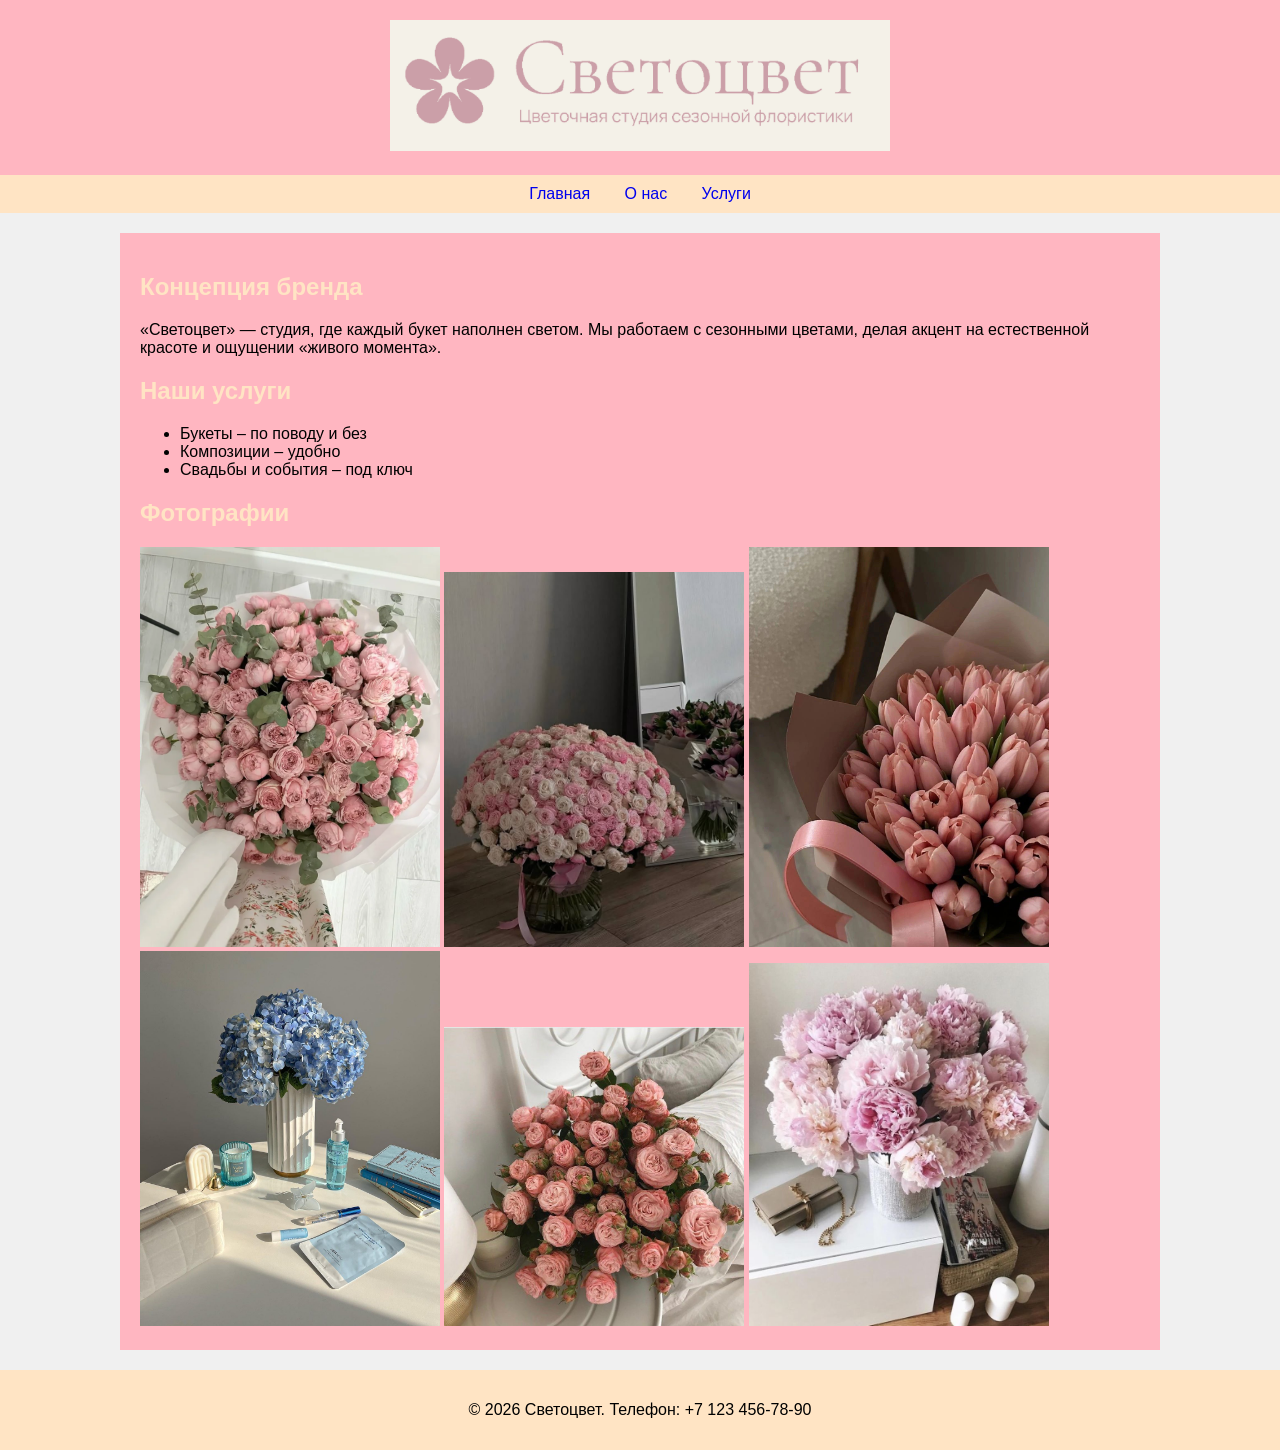
==== index.html @ cf51329c "Add files via upload" ====
<!DOCTYPE html>
<html>
<head>
    <meta charset="utf-8">
    <title>Светоцвет</title>
    <link rel="stylesheet" href="style.css">
</head>
<body>
</nav>
<header>
    <img src="logo.png" alt="Логотип" width="500">
</header>

<nav>
    <a href="index.html">Главная</a>
    <a href="about.html">О нас</a>
    <a href="services.html">Услуги</a>
</nav>

<main>
    <h2>Концепция бренда</h2>
    <p>«Светоцвет» — студия, где каждый букет наполнен светом. 
Мы работаем с сезонными цветами, делая акцент на естественной красоте 
и ощущении «живого момента».
</p>

    <h2>Наши услуги</h2>
    <ul>
        <li>Букеты – по поводу и без</li>
        <li>Композиции – удобно</li>
        <li>Свадьбы и события – под ключ</li>
    </ul>

    <h2>Фотографии</h2>
    <img src="test.webp" width="300">
    <img src="test2.jpg" width="300">
    <img src="test4.jpg" width="300">
    <img src="test5.jpg" width="300">
    <img src="test3.jpg" width="300">
    <img src="test6.jpg" width="300">
</main>

<footer>
    <p>© 2026 Светоцвет. Телефон: +7 123 456-78-90</p>
</footer>

</body>
</html>
---- style.css ----
body {
    font-family:Verdana, sans-serif;
    background: #f0f0f0;
    margin: 0;
    padding: 0;
}

header {
    background: #ffb6c1;
    color: white;
    text-align: center;
    padding: 20px;
}

nav {
    background: #ffe4c4;
    text-align: center;
    padding: 10px;
}
nav a {
    color: db7093;
    margin: 0 15px;
    text-decoration: none;
}

main {
    background: #ffb6c1;
    max-width: 1000px;
    margin: 20px auto;
    padding: 20px;
}

h2 {
    color: #ffe4c4;
}

footer {
    background: #ffe4c4;
    color: db7093;
    text-align: center;
    padding: 15px;
}

/* Изначально все основные блоки прозрачны и сдвинуты */
header, section, footer {
    opacity: 0;
    transform: translateY(20px);
    animation: fadeInUp 0.8s ease forwards;
}

/* Задержки для появления по очереди */
header { animation-delay: 0.1s; }
section:nth-of-type(1) { animation-delay: 0.3s; }
section:nth-of-type(2) { animation-delay: 0.5s; }
footer { animation-delay: 0.7s; }

/* Сама анимация */
@keyframes fadeInUp {
    to {
        opacity: 1;
        transform: translateY(0);
    }
}
img {
    transition: transform 0.3s ease, box-shadow 0.3s ease;
}

img:hover {
    transform: scale(1.03);
    box-shadow: 0 10px 20px rgba(0,0,0,0.2);
}
.button, a {
    transition: background-color 0.3s, transform 0.2s;
}

.button:hover, a:hover {
    background-color: #ffaa00;  /* ваш цвет */
    transform: translateY(-3px);
}
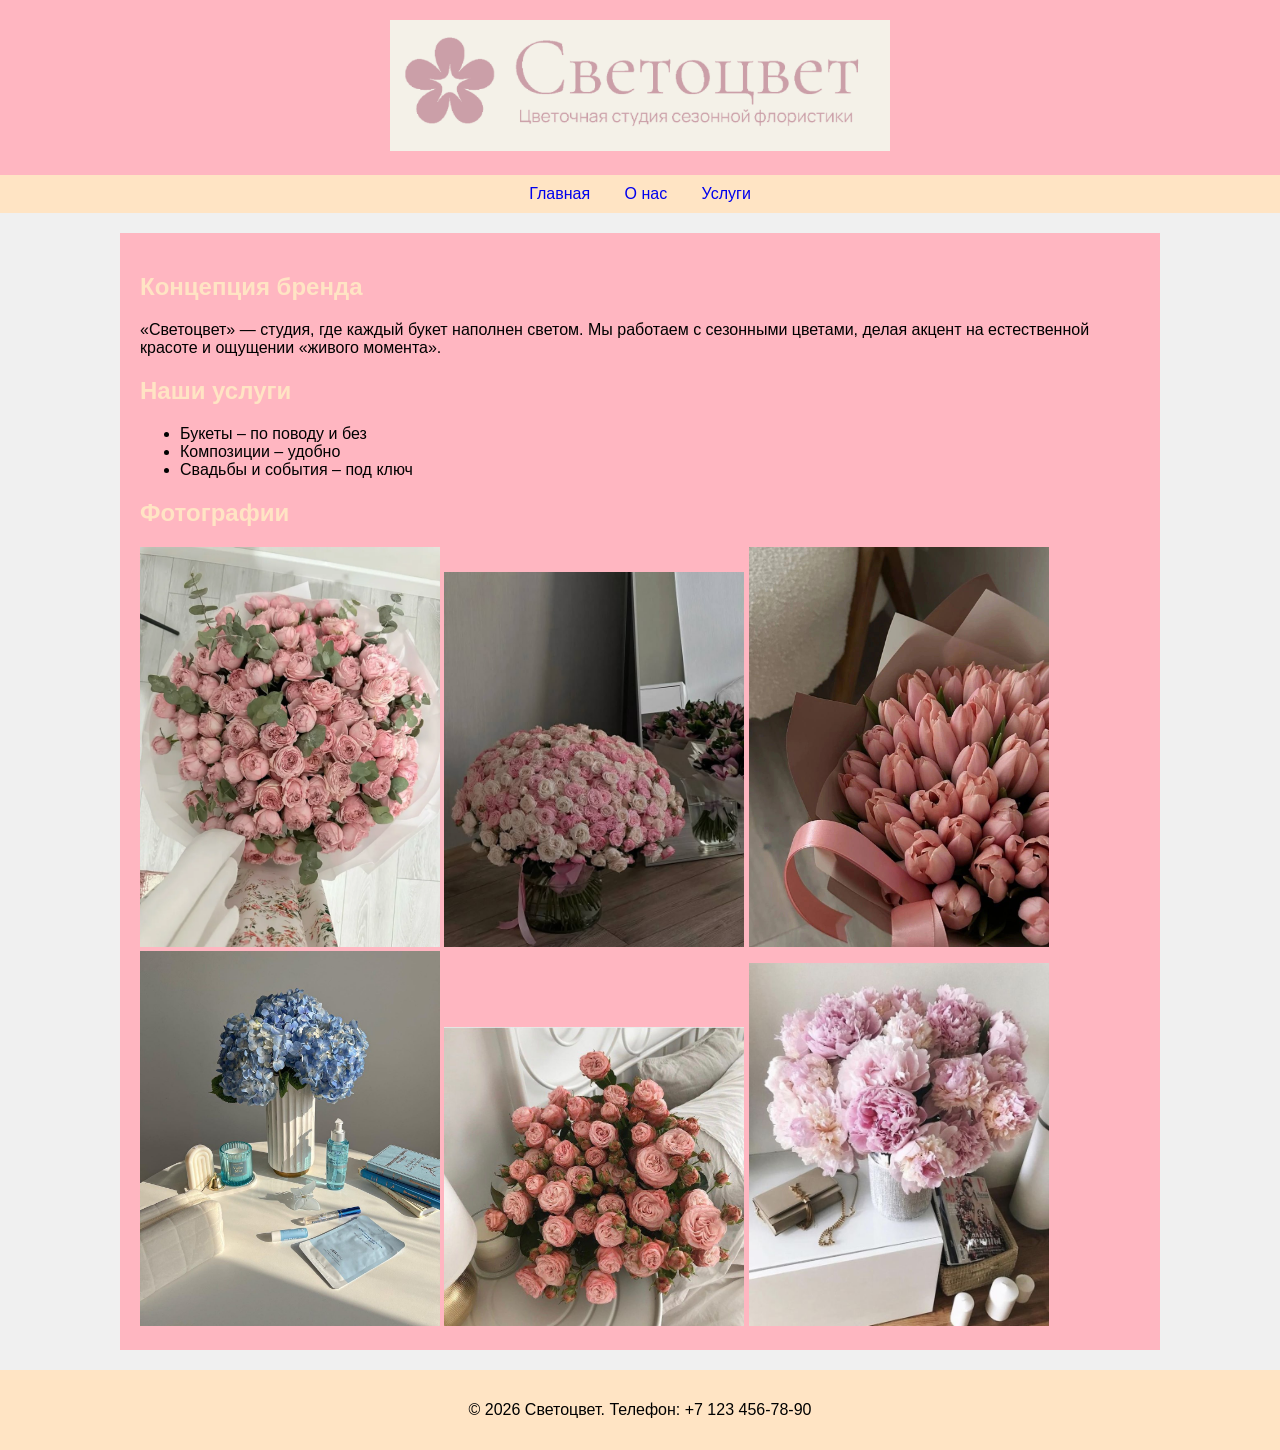
==== commit c11bf9e5: "Add files via upload" ====
--- a/index.html
+++ b/index.html
@@ -2,6 +2,7 @@
 <html>
 <head>
     <meta charset="utf-8">
+    <meta name="viewport" content="width=device-width, initial-scale=1.0">
     <title>Светоцвет</title>
     <link rel="stylesheet" href="style.css">
 </head>
--- a/style.css
+++ b/style.css
@@ -76,4 +76,39 @@
 .button:hover, a:hover {
     background-color: #ffaa00;  /* ваш цвет */
     transform: translateY(-3px);
+}
+/* Адаптация для телефонов (экран уже 768 пикселей) */
+@media (max-width: 768px) {
+    body {
+        font-size: 16px; /* Чуть крупнее текст для удобства */
+    }
+    
+    header {
+        padding: 15px;
+    }
+    
+    header img {
+        width: 120px; /* Логотип поменьше на телефоне */
+    }
+    
+    nav a {
+        display: block; /* Каждая ссылка с новой строки */
+        margin: 5px 0;
+        padding: 8px;
+        background: #444;
+    }
+    
+    main {
+        margin: 10px;
+        padding: 15px;
+    }
+    
+    img {
+        max-width: 100%; /* Все картинки не вылезают за экран */
+        height: auto;
+    }
+    
+    footer {
+        font-size: 12px;
+    }
 }
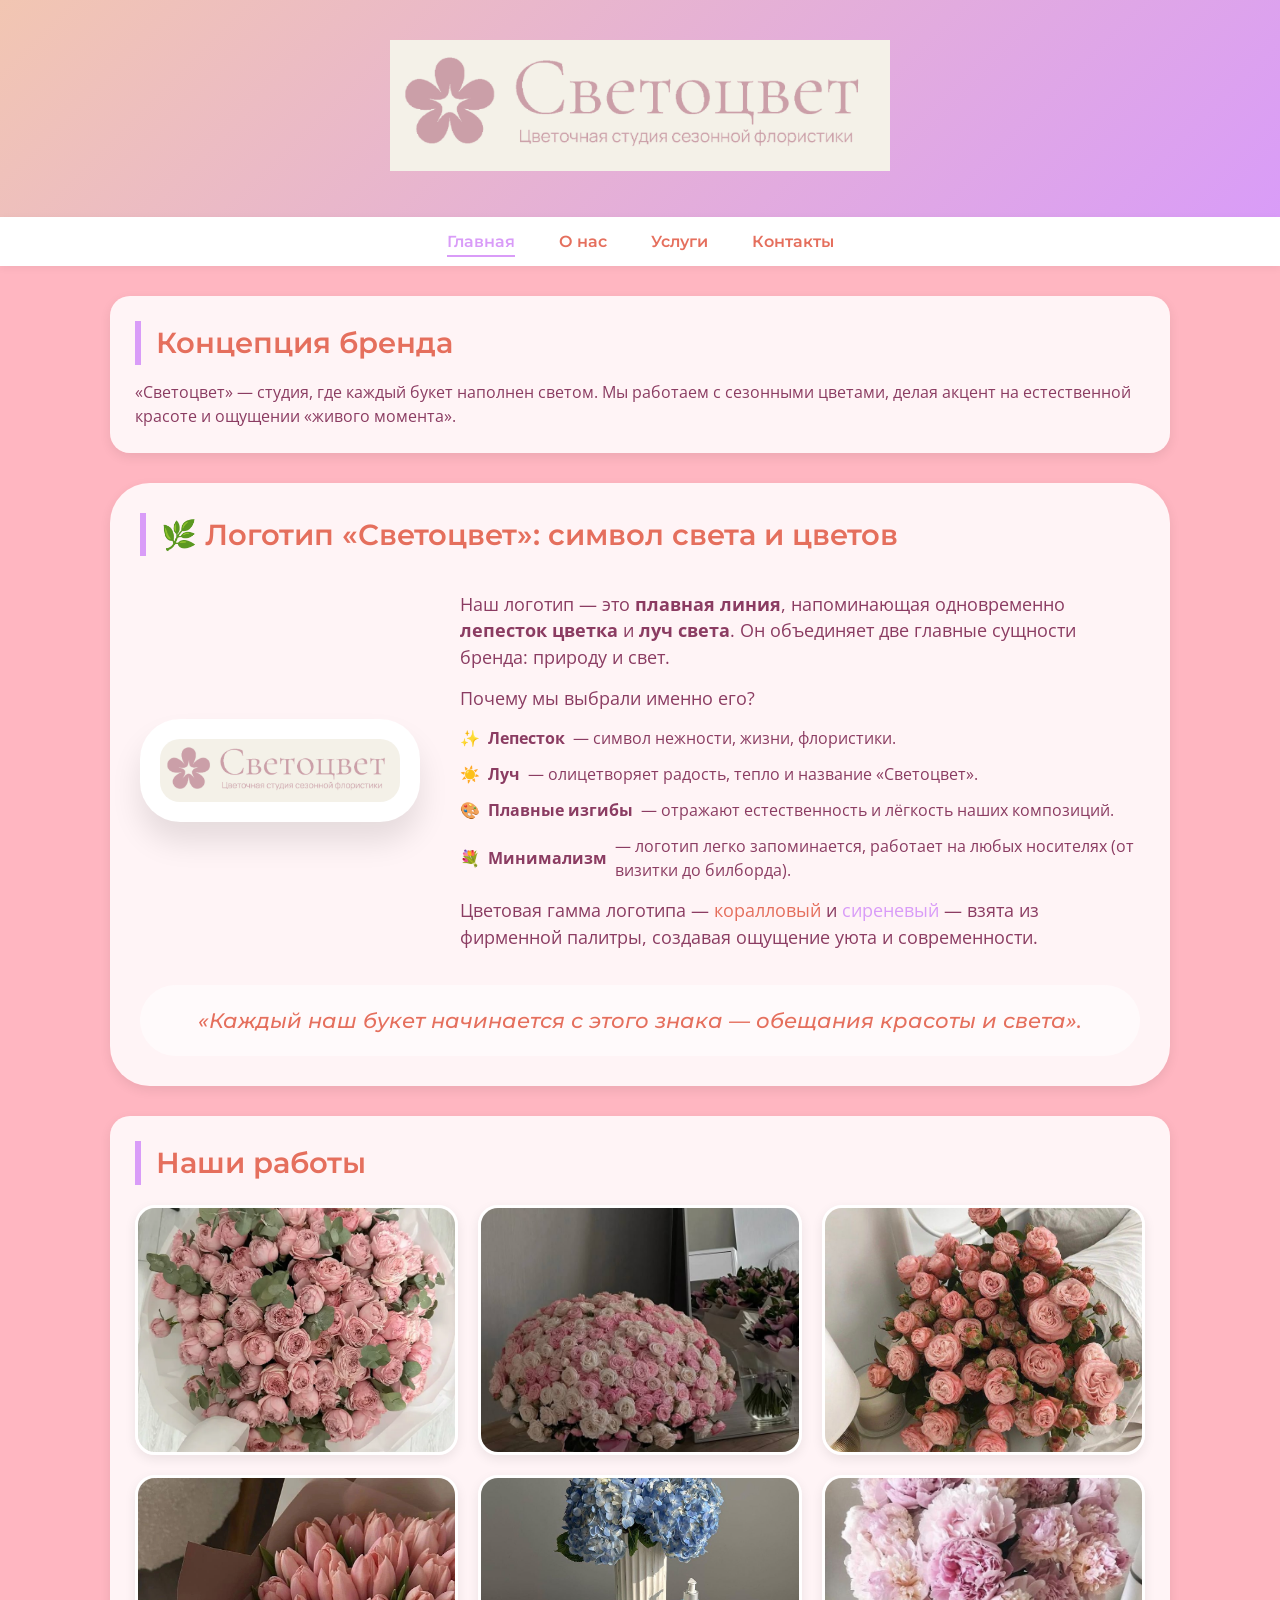
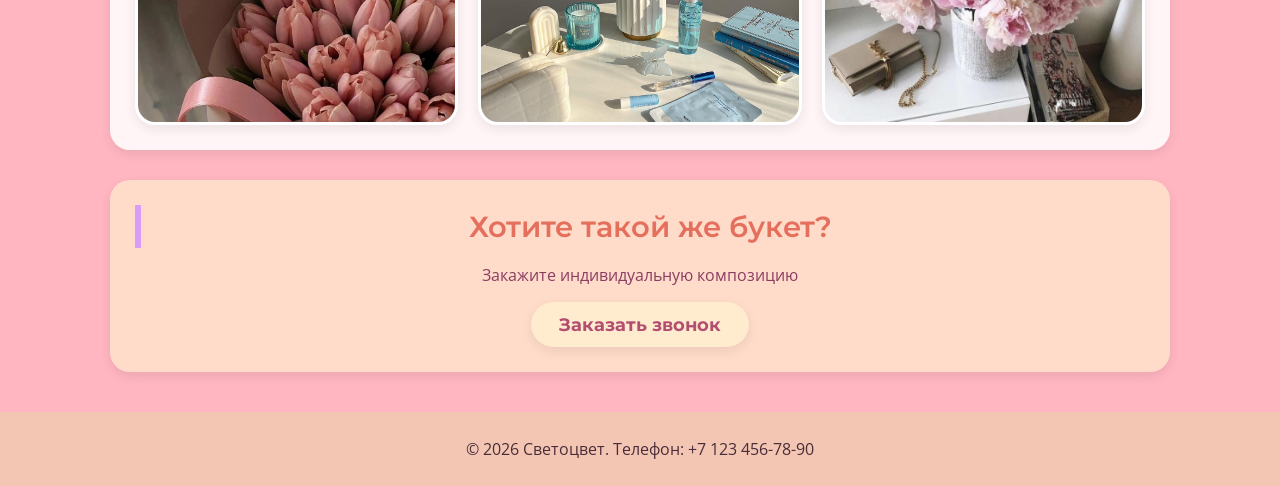
==== commit 05c0580c: "Add files via upload" ====
--- a/index.html
+++ b/index.html
@@ -1,49 +1,76 @@
 <!DOCTYPE html>
-<html>
+<html lang="ru">
 <head>
     <meta charset="utf-8">
     <meta name="viewport" content="width=device-width, initial-scale=1.0">
-    <title>Светоцвет</title>
+    <title>Светоцвет – Студия цветов</title>
+    <link href="https://fonts.googleapis.com/css2?family=Montserrat:wght@400;600;700&family=Open+Sans&display=swap" rel="stylesheet">
     <link rel="stylesheet" href="style.css">
 </head>
 <body>
-</nav>
+
 <header>
-    <img src="logo.png" alt="Логотип" width="500">
+    <img src="logo.png" alt="Логотип Светоцвет" width="500">
 </header>
 
 <nav>
     <a href="index.html">Главная</a>
     <a href="about.html">О нас</a>
     <a href="services.html">Услуги</a>
+    <a href="contacts.html">Контакты</a>
 </nav>
 
 <main>
-    <h2>Концепция бренда</h2>
-    <p>«Светоцвет» — студия, где каждый букет наполнен светом. 
-Мы работаем с сезонными цветами, делая акцент на естественной красоте 
-и ощущении «живого момента».
-</p>
+    <section>
+        <h2>Концепция бренда</h2>
+        <p>«Светоцвет» — студия, где каждый букет наполнен светом. Мы работаем с сезонными цветами, делая акцент на естественной красоте и ощущении «живого момента».</p>
+    </section>
 
-    <h2>Наши услуги</h2>
-    <ul>
-        <li>Букеты – по поводу и без</li>
-        <li>Композиции – удобно</li>
-        <li>Свадьбы и события – под ключ</li>
-    </ul>
+    <!-- НОВЫЙ БЛОК: АЙДЕНТИКА ЛОГОТИПА -->
+    <section class="logo-identity">
+        <h2>🌿 Логотип «Светоцвет»: символ света и цветов</h2>
+        <div class="logo-showcase">
+            <img src="logo.png" alt="Логотип Светоцвет крупно" class="logo-big">
+            <div class="logo-description">
+                <p>Наш логотип — это <strong>плавная линия</strong>, напоминающая одновременно <strong>лепесток цветка</strong> и <strong>луч света</strong>. Он объединяет две главные сущности бренда: природу и свет.</p>
+                <p>Почему мы выбрали именно его?</p>
+                <ul>
+                    <li>✨ <strong>Лепесток</strong> — символ нежности, жизни, флористики.</li>
+                    <li>☀️ <strong>Луч</strong> — олицетворяет радость, тепло и название «Светоцвет».</li>
+                    <li>🎨 <strong>Плавные изгибы</strong> — отражают естественность и лёгкость наших композиций.</li>
+                    <li>💐 <strong>Минимализм</strong> — логотип легко запоминается, работает на любых носителях (от визитки до билборда).</li>
+                </ul>
+                <p>Цветовая гамма логотипа — <span style="color: #e56f5d;">коралловый</span> и <span style="color: #d99cf8;">сиреневый</span> — взята из фирменной палитры, создавая ощущение уюта и современности.</p>
+            </div>
+        </div>
+        <div class="logo-quote">
+            «Каждый наш букет начинается с этого знака — обещания красоты и света».
+        </div>
+    </section>
 
-    <h2>Фотографии</h2>
-    <img src="test.webp" width="300">
-    <img src="test2.jpg" width="300">
-    <img src="test4.jpg" width="300">
-    <img src="test5.jpg" width="300">
-    <img src="test3.jpg" width="300">
-    <img src="test6.jpg" width="300">
+    <section>
+        <h2>Наши работы</h2>
+        <div class="gallery">
+            <img src="test.webp" alt="Букет 1">
+            <img src="test2.jpg" alt="Букет 2">
+            <img src="test3.jpg" alt="Букет 3">
+            <img src="test4.jpg" alt="Букет 4">
+            <img src="test5.jpg" alt="Букет 5">
+            <img src="test6.jpg" alt="Букет 6">
+        </div>
+    </section>
+
+    <section class="cta">
+        <h2>Хотите такой же букет?</h2>
+        <p>Закажите индивидуальную композицию</p>
+        <button class="btn">Заказать звонок</button>
+    </section>
 </main>
 
 <footer>
     <p>© 2026 Светоцвет. Телефон: +7 123 456-78-90</p>
 </footer>
 
+<script src="script.js"></script>
 </body>
 </html>
--- a/style.css
+++ b/style.css
@@ -1,114 +1,891 @@
-body {
-    font-family:Verdana, sans-serif;
-    background: #f0f0f0;
+/* ===== АЙДЕНТИКА «СВЕТОЦВЕТ» (по вашим цветам) ===== */
+:root {
+    --primary: #f2c6b2;      /* персиковый */
+    --secondary: #d99cf8;    /* сиреневый */
+    --accent: #e56f5d;       /* коралловый */
+    --bg: #ffb6c1;           /* нежно-розовый фон */
+    --text: #8b3c62;         /* тёмно-розовый для читаемости (ваш #ff69b4 слишком ярок) */
+    --btn-bg: #ffebcd;       /* кнопки */
+    --shadow: 0 4px 12px rgba(0,0,0,0.08);
+    --radius: 20px;
+}
+
+* {
     margin: 0;
     padding: 0;
-}
-
+    box-sizing: border-box;
+}
+
+body {
+    font-family: 'Open Sans', sans-serif;
+    background-color: var(--bg);
+    color: var(--text);
+    line-height: 1.5;
+}
+
+h1, h2, h3, .btn, nav a {
+    font-family: 'Montserrat', sans-serif;
+    font-weight: 600;
+}
+
+/* ===== ШАПКА ===== */
 header {
-    background: #ffb6c1;
+    background: linear-gradient(135deg, var(--primary), var(--secondary));
+    color: #4a2c3a;
+    text-align: center;
+    padding: 40px 20px;
+    box-shadow: var(--shadow);
+}
+
+header img {
+   header img {
+    border-radius: 0;        /* убираем скругление, логотип прямоугольный */
+    border: 4px solid white;
+    box-shadow: var(--shadow);
+    width: 350px;            /* делаем шире (было 150px) */
+    transition: transform 0.3s;
+}
+}
+header img:hover {
+    transform: scale(1.05);
+}
+
+header h1 {
+    font-size: 2.5rem;
+    margin: 15px 0 5px;
+}
+
+header p {
+    font-size: 1.2rem;
+    opacity: 0.9;
+}
+
+/* ===== НАВИГАЦИЯ ===== */
+nav {
+    background: white;
+    text-align: center;
+    padding: 12px;
+    box-shadow: 0 2px 8px rgba(0,0,0,0.05);
+    position: sticky;
+    top: 0;
+    z-index: 100;
+}
+
+nav a {
+    color: var(--accent);
+    text-decoration: none;
+    margin: 0 20px;
+    transition: 0.2s;
+    border-bottom: 2px solid transparent;
+    padding-bottom: 4px;
+}
+
+nav a:hover {
+    color: var(--secondary);
+    border-bottom-color: var(--secondary);
+}
+
+/* ===== ОСНОВНОЙ КОНТЕНТ ===== */
+main {
+    max-width: 1100px;
+    margin: 30px auto;
+    padding: 0 20px;
+}
+
+section {
+    background: rgba(255, 255, 255, 0.85);
+    border-radius: var(--radius);
+    padding: 25px;
+    margin-bottom: 30px;
+    box-shadow: var(--shadow);
+    transition: transform 0.2s;
+}
+section:hover {
+    transform: translateY(-3px);
+}
+
+h2 {
+    color: var(--accent);
+    font-size: 1.8rem;
+    margin-bottom: 15px;
+    border-left: 6px solid var(--secondary);
+    padding-left: 15px;
+}
+
+.services-list {
+    list-style: none;
+}
+.services-list li {
+    padding: 10px 0;
+    font-size: 1.1rem;
+    border-bottom: 1px solid #ffccdd;
+}
+.services-list li:last-child {
+    border-bottom: none;
+}
+
+/* ===== ГАЛЕРЕЯ (адаптивная) ===== */
+.gallery {
+    display: grid;
+    grid-template-columns: repeat(auto-fill, minmax(250px, 1fr));
+    gap: 20px;
+    margin-top: 20px;
+}
+.gallery img {
+    width: 100%;
+    height: 250px;
+    object-fit: cover;
+    border-radius: 20px;
+    box-shadow: var(--shadow);
+    transition: all 0.3s;
+    border: 3px solid white;
+}
+.gallery img:hover {
+    transform: scale(1.02);
+    border-color: var(--accent);
+}
+
+/* ===== КНОПКА ===== */
+.cta {
+    text-align: center;
+    background: rgba(255, 235, 205, 0.7);
+}
+.btn {
+    display: inline-block;
+    background: var(--btn-bg);
+    color: #b34e71;
+    border: none;
+    padding: 12px 28px;
+    font-size: 1.1rem;
+    font-weight: bold;
+    border-radius: 40px;
+    cursor: pointer;
+    margin-top: 15px;
+    transition: 0.2s;
+    box-shadow: var(--shadow);
+}
+.btn:hover {
+    background: #ffe0b5;
+    transform: scale(1.02);
+}
+.btn:active {
+    transform: scale(0.98);
+}
+
+/* ===== ФУТЕР ===== */
+footer {
+    background: var(--primary);
+    color: #4a2c3a;
+    text-align: center;
+    padding: 25px;
+    margin-top: 40px;
+}
+
+/* ===== АДАПТАЦИЯ ПОД ТЕЛЕФОН ===== */
+@media (max-width: 768px) {
+    header h1 {
+        font-size: 1.8rem;
+    }
+    nav a {
+        margin: 0 12px;
+        font-size: 0.9rem;
+    }
+    section {
+        padding: 18px;
+    }
+    h2 {
+        font-size: 1.4rem;
+    }
+    .gallery {
+        grid-template-columns: 1fr; /* одна колонка на телефоне */
+    }
+    .gallery img {
+        height: auto;
+        max-height: 280px;
+    }
+    .btn {
+        padding: 10px 20px;
+        font-size: 1rem;
+    }
+}
+/* Стили для страницы "О нас" — команда */
+.team {
+    display: grid;
+    grid-template-columns: repeat(auto-fit, minmax(250px, 1fr));
+    gap: 30px;
+    margin-top: 20px;
+}
+.team-card {
+    background: white;
+    border-radius: var(--radius);
+    padding: 20px;
+    text-align: center;
+    box-shadow: var(--shadow);
+    transition: transform 0.2s;
+}
+.team-card:hover {
+    transform: translateY(-5px);
+}
+.team-card img {
+    width: 150px;
+    height: 150px;
+    object-fit: cover;
+    border-radius: 50%;
+    border: 4px solid var(--accent);
+    margin-bottom: 15px;
+}
+.team-card h3 {
+    color: var(--accent);
+    margin-bottom: 10px;
+}
+.team-card p {
+    font-size: 0.9rem;
+    color: var(--text);
+}
+
+/* Стили для страницы "Услуги" */
+.services-grid {
+    display: grid;
+    grid-template-columns: repeat(auto-fit, minmax(260px, 1fr));
+    gap: 25px;
+    margin-top: 20px;
+}
+.service-item {
+    background: white;
+    border-radius: var(--radius);
+    padding: 20px;
+    box-shadow: var(--shadow);
+    transition: 0.2s;
+}
+.service-item:hover {
+    transform: translateY(-3px);
+}
+.service-item h3 {
+    color: var(--accent);
+    margin-bottom: 10px;
+}
+.service-item p {
+    margin-bottom: 12px;
+}
+.price {
+    display: inline-block;
+    background: var(--btn-bg);
+    padding: 5px 12px;
+    border-radius: 30px;
+    font-weight: bold;
+    color: #b34e71;
+}
+ol {
+    margin-left: 25px;
+    line-height: 1.6;
+}
+ol li {
+    margin-bottom: 8px;
+}
+/* ========== АНИМАЦИЯ ПОЯВЛЕНИЯ СЕКЦИЙ ========== */
+section {
+    opacity: 0;
+    transform: translateY(30px);
+    transition: opacity 0.6s ease, transform 0.6s ease;
+}
+section.visible {
+    opacity: 1;
+    transform: translateY(0);
+}
+
+/* ========== МОДАЛЬНОЕ ОКНО ========== */
+.modal {
+    display: none;
+    position: fixed;
+    top: 0;
+    left: 0;
+    width: 100%;
+    height: 100%;
+    background: rgba(0,0,0,0.6);
+    justify-content: center;
+    align-items: center;
+    z-index: 1000;
+}
+.modal-content {
+    background: white;
+    padding: 30px;
+    border-radius: 30px;
+    max-width: 400px;
+    width: 90%;
+    text-align: center;
+    position: relative;
+    animation: fadeInUp 0.3s;
+}
+.modal-content h3 {
+    color: var(--accent);
+    margin-bottom: 10px;
+}
+.modal-content input {
+    width: 100%;
+    padding: 12px;
+    margin: 10px 0;
+    border: 1px solid #ffccdd;
+    border-radius: 40px;
+    font-family: inherit;
+}
+.modal-content button {
+    background: var(--btn-bg);
+    color: #b34e71;
+    border: none;
+    padding: 12px;
+    width: 100%;
+    border-radius: 40px;
+    font-weight: bold;
+    cursor: pointer;
+}
+.close {
+    position: absolute;
+    top: 15px;
+    right: 20px;
+    font-size: 28px;
+    cursor: pointer;
+}
+@keyframes fadeInUp {
+    from { opacity: 0; transform: translateY(20px);}
+    to { opacity: 1; transform: translateY(0);}
+}
+
+/* ========== СЛАЙДЕР ========== */
+.slider {
+    position: relative;
+    overflow: hidden;
+    border-radius: 20px;
+}
+.slider-track {
+    display: flex;
+    transition: transform 0.5s ease;
+}
+.slide {
+    flex: 0 0 100%;
+}
+.slide img {
+    width: 100%;
+    height: 400px;
+    object-fit: cover;
+    border-radius: 20px;
+}
+.slider-btn {
+    position: absolute;
+    top: 50%;
+    transform: translateY(-50%);
+    background: rgba(255,255,255,0.7);
+    border: none;
+    font-size: 24px;
+    cursor: pointer;
+    width: 40px;
+    height: 40px;
+    border-radius: 50%;
+    transition: 0.2s;
+}
+.slider-btn:hover {
+    background: white;
+}
+.prev { left: 10px; }
+.next { right: 10px; }
+.slider-dots {
+    text-align: center;
+    margin-top: 15px;
+}
+.dot {
+    display: inline-block;
+    width: 10px;
+    height: 10px;
+    background: #ccc;
+    border-radius: 50%;
+    margin: 0 5px;
+    cursor: pointer;
+}
+.dot.active {
+    background: var(--accent);
+}
+
+/* ========== АККОРДЕОН ========== */
+.service-accordion-item {
+    background: rgba(255,255,255,0.7);
+    border-radius: 20px;
+    margin-bottom: 15px;
+    overflow: hidden;
+}
+.accordion-header {
+    padding: 18px;
+    background: var(--primary);
+    cursor: pointer;
+    font-weight: bold;
+    transition: 0.2s;
+}
+.accordion-header:hover {
+    background: #e8b8a4;
+}
+.accordion-content {
+    max-height: 0;
+    padding: 0 18px;
+    transition: max-height 0.4s ease;
+    overflow: hidden;
+}
+.service-accordion-item.open .accordion-content {
+    max-height: 300px;
+    padding: 15px 18px;
+}
+
+/* ========== АКТИВНЫЙ ПУНКТ МЕНЮ ========== */
+nav a.active {
+    color: var(--secondary);
+    border-bottom-color: var(--secondary);
+}
+/* ========== ДИНАМИЧНЫЙ РАЗДЕЛ АЙДЕНТИКИ ========== */
+
+/* Анимация для текста */
+.animated-text {
+    font-size: 1.2rem;
+    border-left: 4px solid var(--accent);
+    padding-left: 20px;
+    animation: fadeSlideIn 1s ease-out;
+}
+
+@keyframes fadeSlideIn {
+    from {
+        opacity: 0;
+        transform: translateX(-30px);
+    }
+    to {
+        opacity: 1;
+        transform: translateX(0);
+    }
+}
+
+/* Карточки цветов */
+.color-palette {
+    margin: 30px 0;
+}
+
+.color-cards {
+    display: flex;
+    flex-wrap: wrap;
+    gap: 20px;
+    justify-content: center;
+    margin-top: 20px;
+}
+
+.color-card {
+    width: 140px;
+    height: 140px;
+    border-radius: 20px;
+    display: flex;
+    align-items: flex-end;
+    justify-content: center;
+    text-align: center;
+    padding: 10px;
+    cursor: pointer;
+    transition: all 0.3s cubic-bezier(0.2, 0.9, 0.4, 1.1);
+    box-shadow: 0 4px 10px rgba(0,0,0,0.1);
+    position: relative;
+    overflow: hidden;
+}
+
+.color-card span {
+    background: rgba(255,255,255,0.8);
+    padding: 6px 12px;
+    border-radius: 40px;
+    font-size: 0.8rem;
+    font-weight: bold;
+    color: #333;
+    transition: transform 0.3s;
+}
+
+.color-card:hover {
+    transform: scale(1.08) rotate(2deg);
+    box-shadow: 0 12px 24px rgba(0,0,0,0.2);
+}
+
+.color-card:hover span {
+    transform: translateY(-5px);
+    background: white;
+}
+
+/* Шрифты */
+.typography {
+    margin: 40px 0;
+}
+
+.font-demo {
+    display: flex;
+    flex-wrap: wrap;
+    gap: 30px;
+    justify-content: center;
+    margin-top: 20px;
+}
+
+.font-card {
+    background: rgba(255,255,255,0.7);
+    border-radius: 24px;
+    padding: 20px;
+    width: 260px;
+    text-align: center;
+    transition: all 0.3s ease;
+    box-shadow: 0 6px 14px rgba(0,0,0,0.05);
+}
+
+.font-card:hover {
+    transform: translateY(-8px);
+    background: white;
+}
+
+.montserrat .sample {
+    font-family: 'Montserrat', sans-serif;
+    font-size: 1.8rem;
+    font-weight: 700;
+    margin-top: 15px;
+    color: var(--accent);
+}
+
+.opensans .sample {
+    font-family: 'Open Sans', sans-serif;
+    font-size: 1.3rem;
+    margin-top: 15px;
+    color: var(--text);
+}
+
+/* ЦА сетка */
+.audience-grid {
+    display: grid;
+    grid-template-columns: repeat(auto-fill, minmax(180px, 1fr));
+    gap: 15px;
+    margin-top: 20px;
+}
+
+.audience-item {
+    background: rgba(255,255,255,0.7);
+    padding: 14px;
+    border-radius: 50px;
+    text-align: center;
+    font-weight: 600;
+    transition: all 0.2s;
+    cursor: default;
+}
+
+.audience-item:hover {
+    background: var(--secondary);
     color: white;
-    text-align: center;
+    transform: scale(1.02);
+}
+
+/* Графический стиль */
+.graphic-style {
+    background: linear-gradient(120deg, rgba(255,235,205,0.4), rgba(210,180,140,0.1));
     padding: 20px;
-}
-
-nav {
-    background: #ffe4c4;
-    text-align: center;
-    padding: 10px;
-}
-nav a {
-    color: db7093;
-    margin: 0 15px;
-    text-decoration: none;
-}
-
-main {
-    background: #ffb6c1;
-    max-width: 1000px;
-    margin: 20px auto;
-    padding: 20px;
-}
-
-h2 {
-    color: #ffe4c4;
-}
-
-footer {
-    background: #ffe4c4;
-    color: db7093;
-    text-align: center;
-    padding: 15px;
-}
-
-/* Изначально все основные блоки прозрачны и сдвинуты */
-header, section, footer {
+    border-radius: 30px;
+    margin-top: 20px;
+}
+
+/* Анимация появления элементов identity-section */
+.identity-section .color-card,
+.identity-section .font-card,
+.identity-section .audience-item,
+.identity-section .graphic-style {
     opacity: 0;
     transform: translateY(20px);
-    animation: fadeInUp 0.8s ease forwards;
-}
-
-/* Задержки для появления по очереди */
-header { animation-delay: 0.1s; }
-section:nth-of-type(1) { animation-delay: 0.3s; }
-section:nth-of-type(2) { animation-delay: 0.5s; }
-footer { animation-delay: 0.7s; }
-
-/* Сама анимация */
+    animation: fadeInUp 0.6s forwards;
+}
+
+.identity-section .color-card:nth-child(1) { animation-delay: 0.1s; }
+.identity-section .color-card:nth-child(2) { animation-delay: 0.2s; }
+.identity-section .color-card:nth-child(3) { animation-delay: 0.3s; }
+.identity-section .color-card:nth-child(4) { animation-delay: 0.4s; }
+.identity-section .color-card:nth-child(5) { animation-delay: 0.5s; }
+.identity-section .font-card:nth-child(1) { animation-delay: 0.6s; }
+.identity-section .font-card:nth-child(2) { animation-delay: 0.7s; }
+.identity-section .audience-item:nth-child(1) { animation-delay: 0.8s; }
+.identity-section .audience-item:nth-child(2) { animation-delay: 0.85s; }
+.identity-section .audience-item:nth-child(3) { animation-delay: 0.9s; }
+.identity-section .audience-item:nth-child(4) { animation-delay: 0.95s; }
+.identity-section .audience-item:nth-child(5) { animation-delay: 1.0s; }
+.identity-section .audience-item:nth-child(6) { animation-delay: 1.05s; }
+.identity-section .graphic-style { animation-delay: 1.1s; }
+
 @keyframes fadeInUp {
     to {
         opacity: 1;
         transform: translateY(0);
     }
 }
-img {
-    transition: transform 0.3s ease, box-shadow 0.3s ease;
-}
-
-img:hover {
-    transform: scale(1.03);
-    box-shadow: 0 10px 20px rgba(0,0,0,0.2);
-}
-.button, a {
-    transition: background-color 0.3s, transform 0.2s;
-}
-
-.button:hover, a:hover {
-    background-color: #ffaa00;  /* ваш цвет */
-    transform: translateY(-3px);
-}
-/* Адаптация для телефонов (экран уже 768 пикселей) */
+/* ========== СТИЛИ ДЛЯ СТРАНИЦЫ КОНТАКТЫ ========== */
+
+.contacts-info {
+    background: rgba(255,255,255,0.7);
+}
+
+.contact-details {
+    display: grid;
+    grid-template-columns: repeat(auto-fit, minmax(220px, 1fr));
+    gap: 25px;
+    margin-top: 25px;
+}
+
+.contact-card {
+    background: white;
+    border-radius: 28px;
+    padding: 20px;
+    text-align: center;
+    transition: all 0.3s ease;
+    box-shadow: 0 6px 14px rgba(0,0,0,0.05);
+}
+
+.contact-card:hover {
+    transform: translateY(-8px);
+    box-shadow: 0 12px 24px rgba(0,0,0,0.1);
+}
+
+.contact-card .emoji {
+    font-size: 2.5rem;
+    display: block;
+    margin-bottom: 10px;
+}
+
+.contact-card h3 {
+    color: var(--accent);
+    margin-bottom: 10px;
+}
+
+/* Медиа-носители (билборды и визитки) */
+.media-section {
+    background: rgba(255,255,255,0.6);
+    border-radius: 32px;
+    padding: 20px;
+}
+
+.media-section h2 {
+    margin-bottom: 8px;
+}
+
+.media-gallery {
+    display: flex;
+    flex-wrap: wrap;
+    gap: 30px;
+    justify-content: center;
+    margin-top: 25px;
+}
+
+.media-item {
+    background: white;
+    border-radius: 24px;
+    overflow: hidden;
+    width: 280px;
+    transition: all 0.3s ease;
+    box-shadow: 0 10px 20px rgba(0,0,0,0.1);
+}
+
+.media-item:hover {
+    transform: translateY(-10px) scale(1.02);
+    box-shadow: 0 20px 30px rgba(0,0,0,0.15);
+}
+
+.media-item img {
+    width: 100%;
+    height: 180px;
+    object-fit: cover;
+    display: block;
+}
+
+.media-caption {
+    padding: 12px;
+    text-align: center;
+    font-weight: 600;
+    background: var(--primary);
+    color: #4a2c3a;
+}
+
+.billboard .media-caption {
+    background: var(--secondary);
+    color: white;
+}
+
+.business-card .media-caption {
+    background: var(--btn-bg);
+    color: #b34e71;
+}
+
+/* Карта */
+.map {
+    background: rgba(255,255,255,0.5);
+}
+.map-container {
+    border-radius: 28px;
+    overflow: hidden;
+    margin: 20px 0;
+    box-shadow: 0 8px 20px rgba(0,0,0,0.1);
+}
+.map-note {
+    font-style: italic;
+    text-align: center;
+}
+
+/* Адаптация под телефон */
 @media (max-width: 768px) {
-    body {
-        font-size: 16px; /* Чуть крупнее текст для удобства */
-    }
-    
-    header {
-        padding: 15px;
-    }
-    
-    header img {
-        width: 120px; /* Логотип поменьше на телефоне */
-    }
-    
-    nav a {
-        display: block; /* Каждая ссылка с новой строки */
-        margin: 5px 0;
-        padding: 8px;
-        background: #444;
-    }
-    
-    main {
-        margin: 10px;
-        padding: 15px;
-    }
-    
-    img {
-        max-width: 100%; /* Все картинки не вылезают за экран */
-        height: auto;
-    }
-    
-    footer {
-        font-size: 12px;
+    .contact-details {
+        grid-template-columns: 1fr;
+    }
+    .media-item {
+        width: 100%;
+        max-width: 300px;
+    }
+    .media-gallery {
+        gap: 20px;
+    }
+}
+/* ========== ГАЛЕРЕЯ МЕРОПРИЯТИЙ ========== */
+.event-gallery-section {
+    background: rgba(255,255,255,0.6);
+    border-radius: 32px;
+    padding: 20px;
+}
+
+.event-gallery {
+    display: grid;
+    grid-template-columns: repeat(auto-fill, minmax(260px, 1fr));
+    gap: 25px;
+    margin: 30px 0;
+}
+
+.event-photo {
+    background: white;
+    border-radius: 24px;
+    overflow: hidden;
+    transition: all 0.3s ease;
+    box-shadow: 0 6px 14px rgba(0,0,0,0.1);
+    cursor: pointer;
+}
+
+.event-photo:hover {
+    transform: translateY(-8px);
+    box-shadow: 0 15px 25px rgba(0,0,0,0.15);
+}
+
+.event-photo img {
+    width: 100%;
+    height: 220px;
+    object-fit: cover;
+    display: block;
+}
+
+.event-caption {
+    padding: 12px;
+    text-align: center;
+    font-weight: 500;
+    background: var(--light);
+    color: var(--dark);
+}
+
+.event-note {
+    font-size: 0.9rem;
+    text-align: center;
+    font-style: italic;
+}
+
+/* Лайтбокс для увеличения фото */
+.lightbox {
+    display: none;
+    position: fixed;
+    top: 0;
+    left: 0;
+    width: 100%;
+    height: 100%;
+    background: rgba(0,0,0,0.9);
+    justify-content: center;
+    align-items: center;
+    z-index: 2000;
+    cursor: pointer;
+}
+.lightbox img {
+    max-width: 90%;
+    max-height: 90%;
+    border-radius: 16px;
+    box-shadow: 0 0 30px rgba(255,255,255,0.3);
+}
+.lightbox.active {
+    display: flex;
+}
+/* ========== БЛОК АЙДЕНТИКИ ЛОГОТИПА НА ГЛАВНОЙ ========== */
+.logo-identity {
+    background: rgba(255, 255, 255, 0.85);  /* такой же, как у section */
+    border-radius: 40px;
+    padding: 30px;
+    margin-bottom: 30px;
+    box-shadow: var(--shadow);
+}
+
+.logo-showcase {
+    display: flex;
+    flex-wrap: wrap;
+    gap: 40px;
+    align-items: center;
+    justify-content: center;
+    margin: 20px 0;
+}
+
+.logo-big {
+    width: 280px;
+    max-width: 80%;
+    background: white;
+    padding: 20px;
+    border-radius: 40px;
+    box-shadow: 0 20px 30px rgba(0,0,0,0.1);
+    transition: transform 0.3s ease;
+}
+
+.logo-big:hover {
+    transform: scale(1.02);
+}
+
+.logo-description {
+    flex: 1;
+    min-width: 250px;
+}
+
+.logo-description p {
+    font-size: 1.1rem;
+    margin: 15px 0;
+}
+
+.logo-description ul {
+    list-style: none;
+    padding-left: 0;
+}
+
+.logo-description li {
+    margin: 12px 0;
+    font-size: 1rem;
+    display: flex;
+    align-items: center;
+    gap: 8px;
+}
+
+.logo-quote {
+    text-align: center;
+    font-size: 1.3rem;
+    font-style: italic;
+    color: var(--accent);
+    background: rgba(255,255,255,0.6);
+    padding: 20px;
+    border-radius: 60px;
+    margin-top: 20px;
+    font-family: 'Montserrat', sans-serif;
+    font-weight: 500;
+}
+
+@media (max-width: 768px) {
+    .logo-showcase {
+        flex-direction: column;
+        text-align: center;
+    }
+    .logo-description ul {
+        text-align: left;
+    }
+    .logo-quote {
+        font-size: 1rem;
     }
 }
